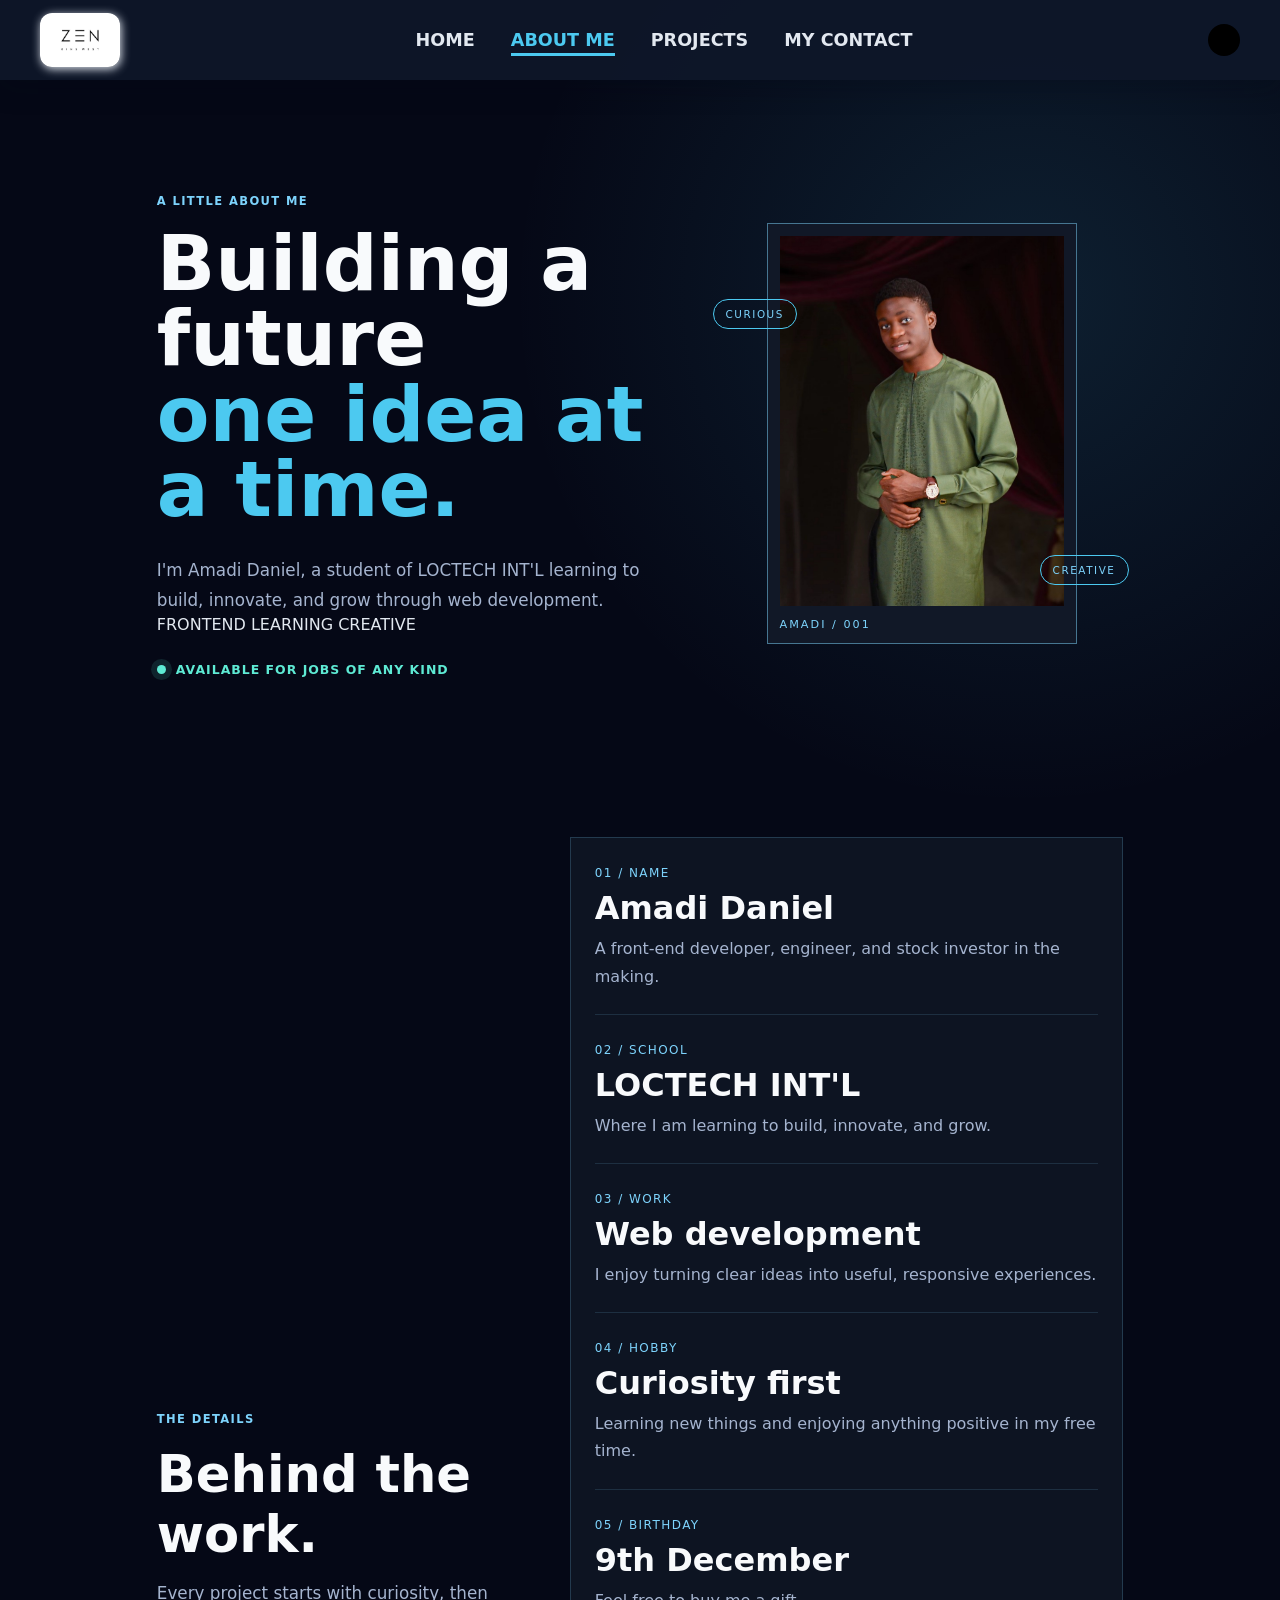
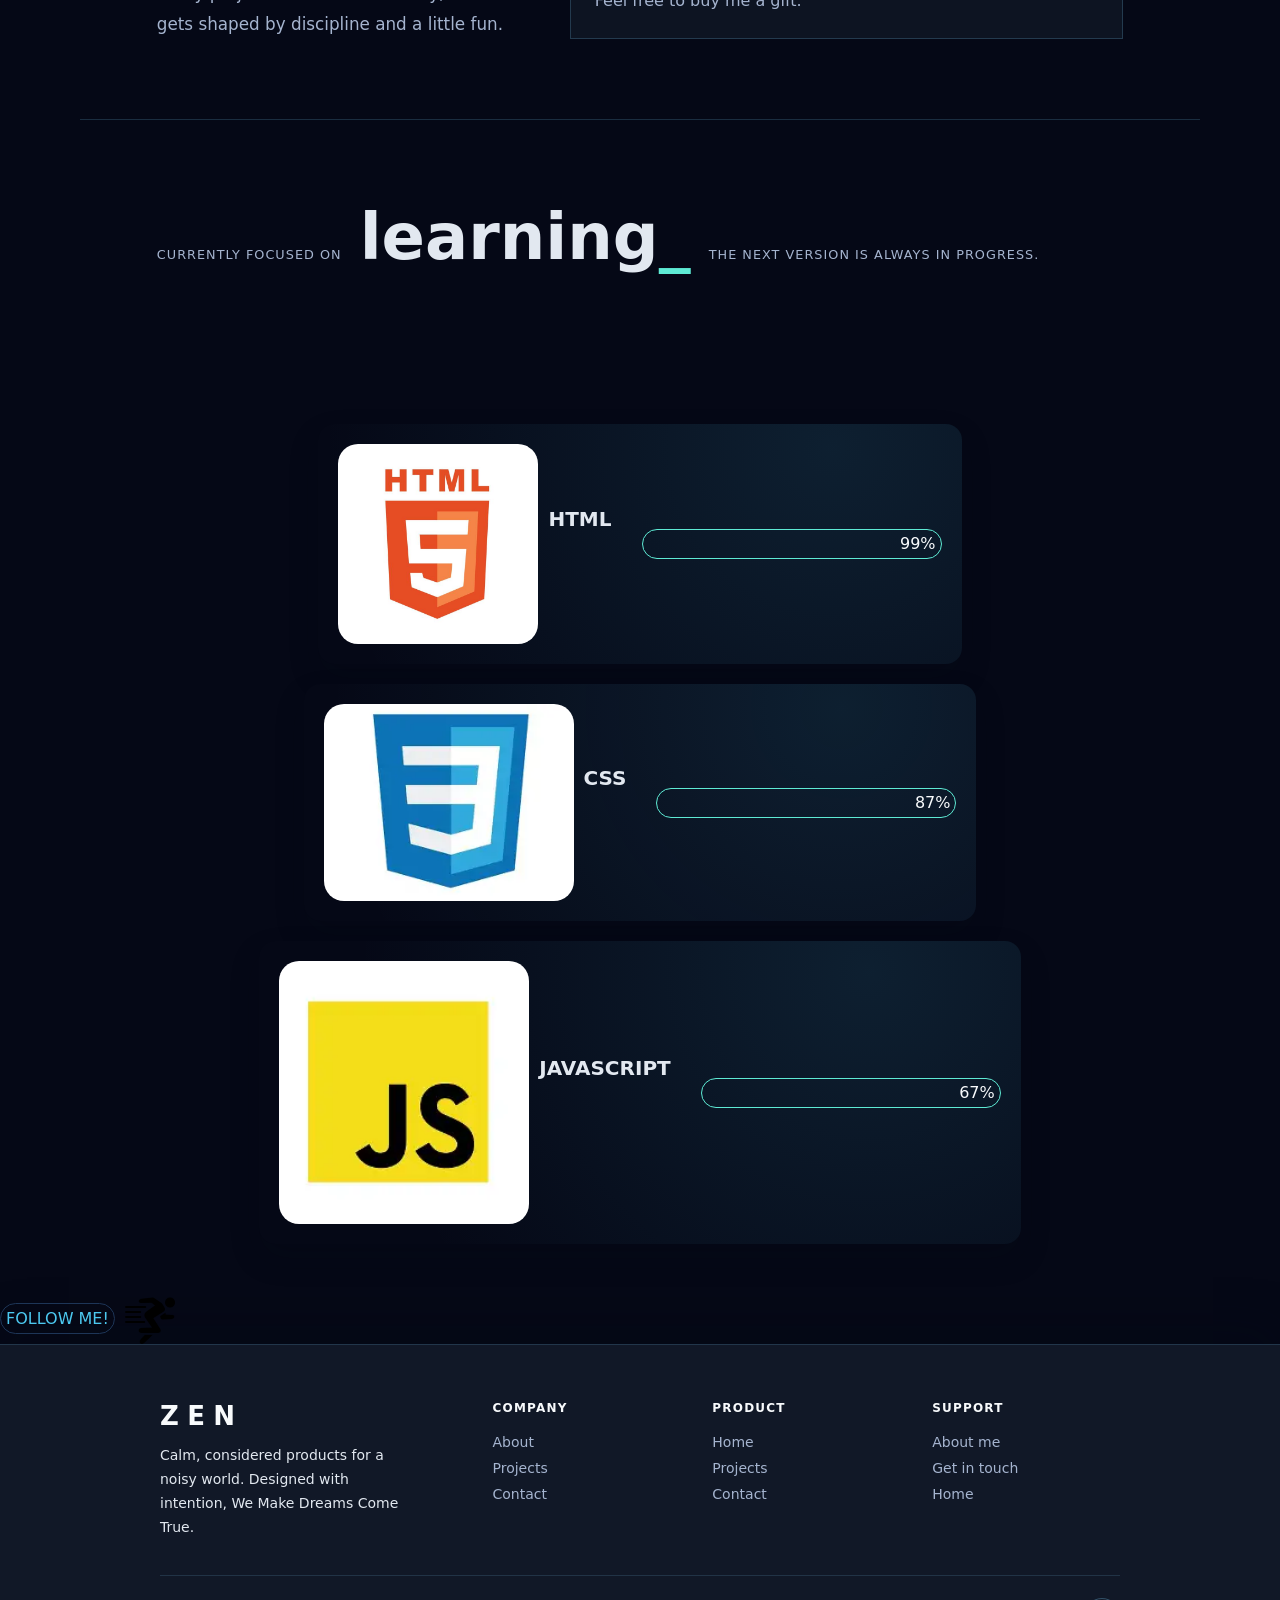
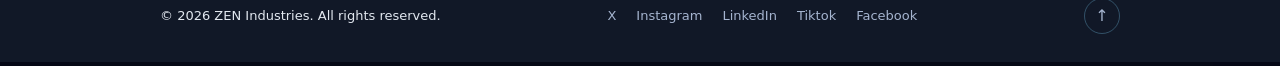
==== ab.html @ 479bd7b4 "first commit" ====
<!DOCTYPE html>
<html lang="en">
<head>
    <meta charset="UTF-8">
    <meta name="viewport" content="width=device-width, initial-scale=1.0">
    <title>ABOUT ME</title>
    <link rel="stylesheet" href="style.css">
    <link rel="icon" href="imgss/b4aebb2824b0eca03cbe8c6902d5b0b7.jpg" type="image/x-icon">
</head>
<body id="top">
    <nav>
        <div class="fnav"><a href="index.html"><img src="imgss/b4aebb2824b0eca03cbe8c6902d5b0b7.jpg" alt="Home" width="80"></a></div>
        <div class="snav">
            <div class="down">
                <div class="navs"><a href="index.html">HOME</a></div>
                <div class="navs"><a href="ab.html">ABOUT ME</a></div>
                <div class="navs"><a href="proj.html">PROJECTS</a></div>
                <div class="navs"><a href="cont.html">MY CONTACT</a></div>
            </div>
        </div>
        <div class="tnav"><div class="moon" role="button" tabindex="0" aria-label="Switch to light mode" aria-pressed="false"></div></div>
        <button class="menu-toggle" type="button" aria-label="Open navigation" aria-expanded="false">
            <svg viewBox="0 0 24 24" aria-hidden="true" focusable="false">
                <path d="M3 6h18M3 12h18M3 18h18" />
            </svg>
        </button>
    </nav>

    <main class="about-page">
        <section class="about-hero">
            <div class="about-copy">
                <span class="eyebrow">A little about me</span>
                <h1>Building a future<br><em>one idea at a time.</em></h1>
                <p class="about-lede">I'm Amadi Daniel, a student of LOCTECH INT'L learning to build, innovate, and grow through web development.</p>
                <div class="about-tags" aria-label="Core strengths">
                    <span>FRONTEND</span>
                    <span>LEARNING</span>
                    <span>CREATIVE</span>
                </div>
                <div class="about-pulse"><span></span> Available for jobs of any kind</div>
            </div>
            <div class="portrait-wrap">
                <div class="portrait-ring"></div>
                <div class="portrait-card">
                    <img src="imgss/portfolio pic.jpg" alt="Portrait of Amadi Daniel">
                    <span class="portrait-label">AMADI / 001</span>
                </div>
                <span class="orbit orbit-one">CURIOUS</span>
                <span class="orbit orbit-two">CREATIVE</span>
            </div>
        </section>

        <section class="about-details" aria-label="Personal details">
            <div class="details-heading">
                <span class="eyebrow">The details</span>
                <h2>Behind the work.</h2>
                <p>Every project starts with curiosity, then gets shaped by discipline and a little fun.</p>
            </div>
            <div class="fact-panel">
                <div class="fact-display">
                    <span class="fact-kicker">01 / Name</span>
                    <strong>Amadi Daniel</strong>
                    <p>A front-end developer, engineer, and stock investor in the making.</p>
                </div>
                <div class="fact-display">
                    <span class="fact-kicker">02 / School</span>
                    <strong>LOCTECH INT'L</strong>
                    <p>Where I am learning to build, innovate, and grow.</p>
                </div>
                <div class="fact-display">
                    <span class="fact-kicker">03 / Work</span>
                    <strong>Web development</strong>
                    <p>I enjoy turning clear ideas into useful, responsive experiences.</p>
                </div>
                <div class="fact-display">
                    <span class="fact-kicker">04 / Hobby</span>
                    <strong>Curiosity first</strong>
                    <p>Learning new things and enjoying anything positive in my free time.</p>
                </div>
                <div class="fact-display">
                    <span class="fact-kicker">05 / Birthday</span>
                    <strong>9th December</strong>
                    <p>Feel free to buy me a gift.</p>
                </div>
            </div>
        </section>

        <section class="focus-strip" aria-label="Current focus">
            <span class="focus-label">Currently focused on</span>
            <div class="focus-word"><span>learning</span><span class="cursor">_</span></div>
            <span class="focus-note">The next version is always in progress.</span>
        </section>
        <section id="kill">
            <div class="langs"><img src="imgss/html5-emblem-orange-shield-and-white-text-vector.jpg" alt="html" width="200"> <p>HTML</p>
            <div class="hercent">99%</div></div>
            <div class="langs"><img src="imgss/download.webp" alt="css" width="250"><p>CSS</p>
            <div class="cercent">87%</div></div>
            <div class="langs"><img src="imgss/download (2).webp" alt="js" width="250"><p>JAVASCRIPT</p>
            <div class="jercent">67%</div></div>
        </section>
        <section id="run">
            <div class="runp"><a href="proj.html"><p>FOLLOW ME!</p><img src="imgss/icons8-exercise-50.png" alt="man"></a></div>
        </section>
    </main>
    <footer class="zen-footer">
    <div class="zen-inner">

      <div class="zen-top">
        <div>
          <div class="zen-logo">ZEN</div>
          <p class="zen-tag">Calm, considered products for a noisy world. Designed with intention, We Make Dreams Come True.</p>
        </div>
        <div class="zen-col">
          <h4>Company</h4>
          <a href="ab.html">About</a>
          <a href="proj.html">Projects</a>
          <a href="cont.html">Contact</a>
        </div>
        <div class="zen-col">
          <h4>Product</h4>
          <a href="index.html">Home</a>
          <a href="proj.html">Projects</a>
          <a href="cont.html">Contact</a>
        </div>
        <div class="zen-col">
          <h4>Support</h4>
          <a href="ab.html">About me</a>
          <a href="cont.html">Get in touch</a>
          <a href="index.html">Home</a>
        </div>
      </div>

      <div class="zen-bottom">
        <span>&copy; 2026 ZEN Industries. All rights reserved.</span>
        <div class="zen-social">
          <a href="#">X</a>
          <a href="#">Instagram</a>
          <a href="#">LinkedIn</a>
          <a href="#">Tiktok</a>
          <a href="#">Facebook</a>
        </div>
        <a href="#top" class="zen-top-btn" title="Back to top">&uarr;</a>
      </div>

    </div>
  </footer>
  <hr>
    <script src="ZEN.js"></script>
</body>
</html>
---- style.css ----
:root {
    --bg-deep: #050816;
    --bg-mid: #0f172a;
    --bg-panel: #111827;
    --bg-soft: #1d3557;
    --accent-1: #4cc9f0;
    --accent-2: #7dd3fc;
    --accent-3: #5eead4;
    --text-main: #e2e8f0;
    --text-soft: #a5b4cf;
    --white: #f8fafc;
}

body.light-mode {
    --bg-deep: #0f172a;
    --bg-mid: #1d3557;
    --bg-panel: #ffffff;
    --bg-soft: #b8d2d8;
    --text-main: #050816;
    --text-soft: #050816;
    --white: #050816;
}

body.light-mode .hero video {
    opacity: 0.28;
}

body.light-mode .hero {
    background: var(--bg-deep);
}

*{
    box-sizing: border-box;
    padding: 0;
    margin: 0;
    font-family:'Inter', system-ui, -apple-system, BlinkMacSystemFont, 'Segoe UI', Roboto, Oxygen, Ubuntu, Cantarell, 'Open Sans', 'Helvetica Neue', sans-serif;
    user-select: none;
    color: var(--text-main);
}
body{
    overflow-x: hidden;
    background: var(--bg-deep);
}

main {
    animation: eased 0.9s ease-out;
}

.about-body {
    animation: none;
}

@keyframes eased {
    from {
        opacity: 0;
        transform: translateY(-20px);
    }
    to {
        opacity: 1;
        transform: translateY(0);
    }
}
html{
    scroll-behavior: smooth;
    -webkit-font-smoothing: antialiased;
    -moz-osx-font-smoothing: grayscale;
    text-rendering: optimizeLegibility;
    scrollbar-width: thin;
    scrollbar-color: var(--accent-1) var(--bg-mid);
}

::-webkit-scrollbar{
    width: 8px;
}

::-webkit-scrollbar-track{
    background: var(--bg-mid);
}

::-webkit-scrollbar-thumb{
    background: linear-gradient(var(--accent-1), var(--accent-3));
    border: 2px solid var(--bg-mid);
    border-radius: 999px;
}

::-webkit-scrollbar-thumb:hover{
    background: linear-gradient(var(--accent-2), var(--accent-1));
}
nav{
    position: fixed;
    top: 0;
    z-index: 1000;
    width: 100%;
    height: 80px;
    border: none;
    display: flex;
    align-items: center;
    justify-content: center;
    background: rgba(15, 23, 42, 0.92);
    box-shadow: 0 8px 24px rgba(4, 10, 22, 0.28);
    overflow-x: hidden;
    padding: 10px 40px;
}
.fnav{
    left: 40px;
    padding: 0;
    cursor: pointer;
}
.fnav img{
    cursor: pointer;
    border-radius: 12px;
    display: block;
    cursor: pointer;
    box-shadow: 1px 2px 10px ;
    transition: box-shadow 0.25s ease, transform 0.25s ease;
}
.fnav img:hover{
    box-shadow: 0 10px 24px rgba(76, 201, 240, 0.28);
    transform: translateY(-2px);
}
.snav{
    position: relative;
    width: 100%;
}
.down{
    position: static;
    display: flex;
    align-items: center;
    justify-content: center;
    gap: 8px;
    margin: 0;
}
.navs a{
    position: relative;
    text-decoration: none;
    color: var(--text-main);
    font-size: 1.1rem;
    font-weight: 700;
    transition: color 0.2s ease-in;
}
.navs a::after{
    background: var(--accent-1);
    content: "";
    height: 3px;
    left: 0;
    position: absolute;
    bottom: -6px;
    transform: scaleX(0);
    transform-origin: left center;
    transition: transform 0.35s ease-out;
    width: 100%;
}

.navs{
    cursor: pointer;
    padding: 10px 14px;
    border-radius: 6px;
    transition: background-color 0.25s ease, box-shadow 0.25s ease, transform 0.25s ease;
}
.navs:hover{
    background-color: rgba(76, 201, 240, 0.2);
    box-shadow: 0 8px 18px rgba(4, 10, 22, 0.2);
    transform: translateY(-2px);
}
.navs:hover a{
    color: var(--white);
}
.navs:hover a::after{
    transform: scaleX(1);
}
.navs a.is-current{
    color: var(--accent-1);
}
.navs a.is-current::after{
    transform: scaleX(1);
}
.moon{
    cursor: pointer;
    background: black;
    width: 32px;
    height: 32px;
    border-radius: 50%;
    overflow: hidden;
    position: relative;
}
.moon::before{
    content: "";
    background-color: #ffff;
    position: absolute;
    display: block;
    height: 100%;
    width: 100%;
    border-radius: 50%;
    left: -22px;
    opacity: 0;
    top: 0;
    transform: scale(0.75);
    transition: opacity 0.25s ease, transform 0.55s ease;
   
}
.moon:hover::before{
    opacity: 1;
    transform: translateX(14px) scale(1);
}

.menu-toggle {
    display: none;
    align-items: center;
    justify-content: center;
    width: 40px;
    height: 40px;
    padding: 8px;
    border: 1px solid rgba(125, 211, 252, 0.35);
    border-radius: 6px;
    background: rgba(15, 23, 42, 0.75);
    color: var(--white);
    cursor: pointer;
}

.menu-toggle svg {
    width: 24px;
    height: 24px;
    fill: none;
    stroke: currentColor;
    stroke-linecap: round;
    stroke-width: 2;
}

@media (max-width: 1024px) {
    .snav {
        max-height: 0;
        opacity: 0;
        overflow: hidden;
        pointer-events: none;
        transform: translateY(-14px);
        transition: max-height 0.4s ease, opacity 0.3s ease, transform 0.4s ease;
    }

    .menu-toggle {
        display: inline-flex;
        position: absolute;
        right: 20px;
    }

    .tnav + .menu-toggle {
        right: 52px;
    }

    nav.nav-open .snav {
        position: absolute;
        top: 100%;
        left: 0;
        max-height: 320px;
        width: 100%;
        padding: 12px 20px;
        opacity: 1;
        pointer-events: auto;
        transform: translateY(0);
        border: 1px solid rgba(125, 211, 252, 0.35);
        border-top: 0;
        border-radius: 0 0 14px 14px;
        background: radial-gradient(circle at 50% 0%, rgba(76, 201, 240, 0.18), transparent 22rem), rgba(15, 23, 42, 0.72);
        box-shadow: 0 12px 24px rgba(4, 10, 22, 0.28);
        backdrop-filter: blur(12px);
    }

    nav.nav-open .down {
        flex-direction: column;
        gap: 4px;
    }

    nav.nav-open .navs {
        width: 100%;
        text-align: center;
    }
}

@media (max-width: 760px) {
    nav {
        height: 54px;
        padding: 6px;
    }

    .fnav {
        left: 6px;
        position: absolute;
    }

    .fnav img {
        width: 42px;
    }

    .snav {
        padding: 0 42px;
    }

    .down {
        gap: 0;
        justify-content: center;
    }

    .navs {
        padding: 8px 4px;
    }

    .navs a {
        font-size: 0.62rem;
        white-space: nowrap;
    }

    .tnav {
        position: absolute;
        right: 6px;
    }

    .moon {
        height: 28px;
        width: 28px;
    }
}

.hero {
    height: 100vh;
    min-height: 620px;
  overflow: hidden;
  display: flex;
  align-items: center;
  justify-content: center;
    background: transparent;
    position: sticky;
    top: 0;
    z-index: 0;
}


.hero video {
  position: absolute;
  width: 100%;
  height: 100%;
  object-fit: cover;     
  filter: brightness(0.45) contrast(1.1);
}

.overlay {
  position: relative;     
  z-index: 1;
  text-align: center;
    background: transparent;
  color: var(--white);
  text-shadow: 0 0 20px rgba(76, 201, 240, 0.3);
  max-width: 880px;
  padding: 0 20px;
}

.hero-badge {
    display: inline-flex;
    align-items: center;
    justify-content: center;
    background: rgba(76, 201, 240, 0.12);
    border: 1px solid rgba(125, 211, 252, 0.4);
    border-radius: 999px;
    color: var(--white);
    font-size: 0.72rem;
    font-weight: 700;
    letter-spacing: 0.3em;
    padding: 10px 18px;
    text-transform: uppercase;
    margin-bottom: 24px;
}

.overlay h1 {
  font-size: 10rem;
  font-weight: 800;
  letter-spacing: 0.1em;
  margin: 0;
    background: transparent;
  color: var(--white);
}

.hero-role {
    font-size: 1.35rem !important;
    letter-spacing: 0.12em;
    margin-top: 12px !important;
    text-transform: uppercase;
    color: var(--accent-2) !important;
    font-weight: 700;
}

.hero-tagline {
  font-size: 1.25em;
  margin-top: 20px;
    background: transparent;
  color: var(--text-main);
  max-width: 700px;
  margin-left: auto;
  margin-right: auto;
}

.hero-tech {
    display: flex;
    justify-content: center;
    flex-wrap: wrap;
    gap: 12px;
    margin-top: 28px;
    animation: techFloat 5s ease-in-out infinite alternate;
}

.hero-tech span {
    background: rgba(15, 23, 42, 0.52);
    border: 1px solid rgba(125, 211, 252, 0.22);
    border-radius: 999px;
    color: var(--white);
    font-size: 0.72rem;
    font-weight: 700;
    letter-spacing: 0.08em;
    padding: 10px 14px;
    text-transform: uppercase;
    backdrop-filter: blur(8px);
    box-shadow: 0 10px 22px rgba(4, 10, 22, 0.2);
    transition: transform 0.25s ease, border-color 0.25s ease;
}

.hero-tech span:hover {
    transform: translateY(-4px) scale(1.02);
    border-color: rgba(125, 211, 252, 0.5);
}

.hero-actions {
    display: flex;
    justify-content: center;
    gap: 18px;
    margin-top: 34px;
    flex-wrap: wrap;
}

.hero-actions a {
    display: inline-flex;
    align-items: center;
    justify-content: center;
    min-width: 170px;
    padding: 14px 24px;
    border-radius: 999px;
    text-decoration: none;
    font-weight: 700;
    letter-spacing: 0.05em;
    text-transform: uppercase;
    transition: transform 0.25s ease, box-shadow 0.25s ease, background 0.25s ease;
}

.primary-btn {
    background: linear-gradient(135deg, var(--accent-1), var(--accent-3));
    color: var(--bg-deep);
    box-shadow: 0 18px 35px rgba(76, 201, 240, 0.22);
}

.secondary-btn {
    background: rgba(15, 23, 42, 0.5);
    border: 1px solid rgba(125, 211, 252, 0.35);
    color: var(--white);
}

.hero-actions a:hover {
    transform: translateY(-3px);
}

.highlights {
    background: var(--bg-deep);
    border-radius: 12px 12px 0;
    padding: 90px 6% 30px;
    position: sticky;
    top: 0;
    z-index: 1;
    margin-bottom: 70px;
}

.highlights-inner {
    max-width: 1180px;
    margin: 0 auto;
    background: rgba(15, 23, 42, 0.82);
    border: 1px solid rgba(125, 211, 252, 0.12);
    border-radius: 28px;
    box-shadow: 0 18px 50px rgba(4, 10, 22, 0.28);
    padding: 48px 36px 36px;
}

.highlight-intro {
    text-align: center;
    max-width: 760px;
    margin: 0 auto 36px;
}

.eyebrow {
    display: inline-block;
    color: var(--accent-2);
    font-weight: 700;
    letter-spacing: 0.12em;
    text-transform: uppercase;
    font-size: 0.72rem;
    margin-bottom: 18px;
}

.highlight-intro h2 {
    color: var(--white);
    font-size: clamp(2rem, 3vw, 3.2rem);
    line-height: 1.15;
    margin-bottom: 14px;
}

.highlight-intro p {
    color: var(--text-soft);
    line-height: 1.8;
    font-size: 1.03rem;
}

.stats-grid {
    display: grid;
    grid-template-columns: repeat(3, minmax(0, 1fr));
    gap: 18px;
    margin-bottom: 28px;
}

.stat-box {
    background: rgba(17, 24, 39, 0.9);
    border: 1px solid rgba(125, 211, 252, 0.12);
    border-radius: 18px;
    padding: 26px 18px;
    text-align: center;
}

.number {
    display: block;
    color: var(--white);
    font-size: clamp(2rem, 3vw, 3rem);
    font-weight: 800;
    margin-bottom: 10px;
}

.label {
    color: var(--text-soft);
    font-size: 0.96rem;
    letter-spacing: 0.04em;
    text-transform: uppercase;
}

.services-grid {
    display: grid;
    grid-template-columns: repeat(3, minmax(0, 1fr));
    gap: 18px;
}

.service-box {
    background: linear-gradient(180deg, rgba(17, 24, 39, 0.85), rgba(17, 24, 39, 0.62));
    border: 1px solid rgba(125, 211, 252, 0.12);
    border-radius: 18px;
    padding: 26px 22px;
    transition: transform 0.25s ease, border-color 0.25s ease;
}

.service-box:hover {
    transform: translateY(-6px);
    border-color: rgba(125, 211, 252, 0.35);
}

.service-box h3 {
    color: var(--white);
    font-size: 1.3rem;
    margin-bottom: 10px;
}

.service-box p {
    color: var(--text-soft);
    line-height: 1.7;
}

#me {
    background: var(--bg-mid);
    border-radius: 34px 34px 0 0;
    box-shadow: 0 -24px 55px rgba(5, 8, 22, 0.42);
    margin-top: -90px;
    padding: 100px 6%;
    position: relative;
    z-index: 1;
}

#me .section {
    align-items: center;
    background: rgba(17, 24, 39, 0.92);
    border: 1px solid rgba(125, 211, 252, 0.18);
    border-radius: 18px;
    box-shadow: 0 18px 45px rgba(4, 10, 22, 0.35);
    display: grid;
    gap: 60px;
    grid-template-columns: minmax(0, 1.2fr) minmax(260px, 0.8fr);
    margin: 0 auto;
    max-width: 1100px;
    overflow: visible;
    padding: 60px;
}

#me .writeup,
#me .imgborder,
#me .img {
    background: transparent;
}

#me .writeup {
    animation: aboutTextIn 0.8s ease-out both;
    overflow: visible;
}

#me .writeup h1 {
    background: transparent;
    color: var(--white);
    font-size: clamp(2rem, 4vw, 4rem);
    line-height: 1.08;
    margin-bottom: 24px;
    overflow: visible;
}

#me .writeup p {
    background: transparent;
    color: var(--text-soft);
    font-size: 1.05rem;
    line-height: 1.9;
    max-width: 650px;
}

#me .imgborder {
    animation: aboutImageIn 0.8s 0.15s ease-out both;
    border: 1px solid var(--accent-1);
    border-radius: 50%;
    justify-self: center;
    padding: 12px;
    transform: rotate(3deg);
    transition: box-shadow 0.35s ease, transform 0.35s ease;
    cursor: pointer;
}

#me .imgborder:hover {
    box-shadow: 0 10px 20px rgba(76, 201, 240, 0.22);
    transform: rotate(-9deg) translateY(-8px);
}

#me .img img {
    background: transparent;
    border-radius: 50%;
    display: block;
    max-width: 100%;
    object-fit: cover;
}

@keyframes aboutTextIn {
    from { opacity: 0; transform: translateX(-28px); }
    to { opacity: 1; transform: translateX(0); }
}

@keyframes aboutImageIn {
    from { opacity: 0; transform: translateX(28px) rotate(3deg); }
    to { opacity: 1; transform: translateX(0) rotate(3deg); }
}

@keyframes techFloat {
    0% { transform: translateY(0px); }
    100% { transform: translateY(-8px); }
}

@media (max-width: 760px) {
    #me { padding: 70px 5%; }

    #me .section {
        gap: 42px;
        grid-template-columns: 1fr;
        padding: 35px 24px 45px;
    }

    #me .imgborder { order: -1; }
}

@media (prefers-reduced-motion: reduce) {
    #me .writeup,
    #me .imgborder { animation: none; }
}

#services{
    position: relative;
    z-index: 1;
    background: var(--bg-mid);
    padding: 100px 6%;
    display: grid;
    place-items: center;
}
.stack{
    display: block;
    position: relative;
    width: 580px;
    height: 640px;

}
.card{
    position: absolute;
    top: 0;
    left: 0;
    width: 580px;
    height: 600px;
    border-radius: 22px;
    cursor: pointer;
    padding: 42px;
    display: flex;
    flex-direction: column;
    justify-content: center;
    gap: 18px;
    transition: transform 0.55s cubic-bezier(0.22, 1, 0.36, 1), box-shadow 0.35s ease, border 0.35s ease;
    border: 1px solid rgba(255,255,255,0.18);
    box-shadow: inset 0 1px 0 rgba(255,255,255,0.18);
}
.card h1 {
    font-size: clamp(1.8rem, 2vw, 2.6rem);
    margin: 0;
    color: white;
}
.card p {
    color: rgba(255,255,255,0.8);
    line-height: 1.8;
    max-width: 420px;
    font-size: 1rem;
}
.card-icon {
    width: 64px;
    height: 64px;
    display: grid;
    place-items: center;
    border-radius: 16px;
    background: rgba(255,255,255,0.12);
    box-shadow: inset 0 0 0 1px rgba(255,255,255,0.12);
}
.card-icon svg {
    width: 32px;
    height: 32px;
    fill: white;
}
.c1{
    background: linear-gradient(135deg, #ff6a00, #ff2d95);
    transform: rotate(-6deg);
    z-index: 1;
}
.c2{
     background: linear-gradient(135deg, #00c9ff, #92fe9d);
     transform: rotate(0deg);
     z-index: 2;
}

.c3{
     background: linear-gradient(135deg, #6a00ff, #00c9ff);
     transform: rotate(6deg);
    z-index: 3; 
}
.stack:hover .c1{
    transform: translate(-140px, -30px) rotate(-18deg);
}
.stack:hover .c2{
    transform: translate(0px, -65px) rotate(0deg);

}
.stack:hover .c3{
    transform: translate(140px, -30px) rotate(18deg);

}
.stack:hover .card:hover {
    box-shadow: 0 28px 55px rgba(0, 0, 0, 0.35);
    z-index: 10;
}
.stack:hover .c1:hover {
    transform: translate(-140px, -115px) rotate(-12deg) scale(1.04);
}
.stack:hover .c2:hover {
    transform: translate(0, -145px) rotate(0deg) scale(1.04);
}
.stack:hover .c3:hover {
    transform: translate(140px, -115px) rotate(12deg) scale(1.04);

}
.space{
    padding: 0 0 250px;
}

@media (max-width: 700px) {
    .stack {
        height: 500px;
        width: min(90vw, 380px);
    }

    .card {
        height: 460px;
        width: min(90vw, 380px);
        padding: 28px;
    }

    .stack:hover .c1 { transform: translate(-24px, -20px) rotate(-10deg); }
    .stack:hover .c2 { transform: translate(0, -38px) rotate(0deg); }
    .stack:hover .c3 { transform: translate(24px, -20px) rotate(10deg); }
    .stack:hover .c1:hover { transform: translate(-24px, -90px) rotate(-7deg) scale(1.03); }
    .stack:hover .c2:hover { transform: translate(0, -110px) rotate(0deg) scale(1.03); }
    .stack:hover .c3:hover { transform: translate(24px, -90px) rotate(7deg) scale(1.03); }
}
hr{
    background: transparent;
    border: 0;
    height: 4px;
    margin: 0;
    position: relative;
    width: 100%;
    z-index: -1;
}
#work{
    background: var(--bg-mid);
    border-top: 1px solid rgba(125, 211, 252, 0.12);
    min-height: 320px;
    padding: 100px 6%;
    position: relative;
    z-index: 2;
    display: grid;
    grid-template-columns: 1fr;
    gap: 0;
}
.prow{
    border-bottom: 1px solid rgba(125, 211, 252, 0.2);
    color: var(--text-soft);
    display: flex;
    align-items: center;
    justify-content: space-between;
    gap: 40px;
    margin: 0 auto;
    max-width: 1100px;
    padding: 28px 0;
    transition: border-color 0.3s ease, padding 0.3s ease;
    width: 100%;
}
.prow:first-child {
    border-top: 1px solid rgba(125, 211, 252, 0.2);
}
.prow:hover {
    border-color: var(--accent-1);
    padding-left: 12px;
    padding-right: 12px;
}
.prow p,
.prow {
    font-size: clamp(1.2rem, 2vw, 1.7rem);
}
.prow a {
    text-decoration: none;
    align-items: center;
    border: 1px solid var(--accent-1);
    color: var(--white);
    display: inline-flex;
    font-size: 0.78rem;
    font-weight: 700;
    letter-spacing: 0.08em;
    padding: 12px 18px;
    position: relative;
    text-transform: uppercase;
    transition: background-color 0.3s ease, box-shadow 0.3s ease, color 0.3s ease, transform 0.3s ease;
}
.prow a::after {
    color: var(--accent-1);
    content: "→";
    font-size: 1.1rem;
    margin-left: 12px;
    transition: transform 0.3s ease;
}
.prow a:hover {
    background: var(--accent-1);
    box-shadow: 0 10px 24px rgba(76, 201, 240, 0.2);
    color: var(--bg-deep);
    transform: translateY(-3px);
}
.prow a:hover::after {
    color: var(--bg-deep);
    transform: translateX(5px);
}
.wond {
    animation: workButtonBrake 1.15s cubic-bezier(0.22, 1, 0.36, 1) both;
}
.prow:nth-child(2) .wond {
    animation-delay: 0.1s;
}

@keyframes workButtonBrake {
    0% { opacity: 0; transform: translateX(100vw); }
    68% { opacity: 1; transform: translateX(-16px); }
    84% { transform: translateX(7px); }
    100% { opacity: 1; transform: translateX(0); }
}

@media (max-width: 600px) {
    #work {
        padding: 70px 6%;
    }

    .prow {
        align-items: flex-start;
        flex-direction: column;
        gap: 18px;
    }
}

@media (prefers-reduced-motion: reduce) {
    .wond {
        animation: none;
    }
}

.zen-footer {
     background: var(--bg-panel);
     border-top: 1px solid rgba(125, 211, 252, 0.16);
     box-shadow: 0 -18px 45px rgba(4, 10, 22, 0.22);
     color: var(--text-soft);
    padding: 56px 32px 28px;
  }

  .zen-inner {
    max-width: 960px;
    margin: 0 auto;
  }

  .zen-top {
    display: grid;
    grid-template-columns: 1.6fr 1fr 1fr 1fr;
    gap: 32px;
    padding-bottom: 36px;
    border-bottom: 1px solid rgba(125, 211, 252, 0.14);
  }

  .zen-logo {
    font-size: 26px;
    font-weight: 700;
    letter-spacing: .32em;
    color: var(--white);
    margin-bottom: 12px;
    animation: zenGlow 2s ease-in-out infinite alternate;
  }
  @keyframes zenGlow {
    from { text-shadow: 0 0 6px rgba(255,255,255,.12); }
    to   { text-shadow: 0 0 18px rgba(255,255,255,.38); }
  }
  .zen-tag { font-size: 14px; line-height: 24px; max-width: 240px; }

  .zen-col h4 {
    font-size: 12px; font-weight: 600; letter-spacing: .1em;
    text-transform: uppercase;
    color: var(--white);
    margin-bottom: 14px;
  }
  .zen-col a {
    display: block;
    font-size: 14px; line-height: 26px;
    color: var(--text-soft);
    text-decoration: none;
    width: fit-content;
    position: relative;
    transition: color .2s ease;
  }
  .zen-col a::after {
    content: "";
    position: absolute;
    left: 0; bottom: 2px;
    width: 100%; height: 1px;
    background: var(--accent-1);
    transform: scaleX(0);
    transform-origin: right;
    transition: transform .25s ease;
  }
    .zen-col a:hover { color: var(--accent-1); }
  .zen-col a:hover::after { transform: scaleX(1); transform-origin: left; }

  .zen-bottom {
    display: flex;
    justify-content: space-between;
    align-items: center;
    padding-top: 22px;
    font-size: 13px;
    color: var(--text-soft);
  }
  .zen-social { display: flex; gap: 20px; }
  .zen-social a {
    color: var(--text-soft);
    text-decoration: none;
    font-size: 13px;
    transition: color .2s ease, transform .2s ease;
    display: inline-block;
  }
    .zen-social a:hover { color: var(--accent-1); transform: translateY(-2px); }


  .zen-top-btn {
    width: 36px; height: 36px;
    border-radius: 50%;
    border: 1px solid rgba(125, 211, 252, 0.3);
    display: grid; place-items: center;
    color: var(--text-soft);
    text-decoration: none;
    font-size: 16px;
    transition: border-color .2s ease, color .2s ease, transform .2s ease;
  }
    .zen-top-btn:hover { border-color: var(--accent-1); color: var(--accent-1); transform: translateY(-3px); }

  @media (max-width: 720px) {
    .zen-top { grid-template-columns: 1fr 1fr; gap: 28px; }
    .zen-bottom { flex-direction: column; gap: 14px; }
  }
#party{
    margin-top: 100px;
    padding: 50px 5%;
    display: flex;
    align-items: center;
    justify-content: space-between;
}
.detail{
    line-height: 2.5rem;

}
.range{    display: flex;
    align-items: center;
    gap: 5px;
    padding: 0 0 15px;
}
.range p{
    border: 1px solid var(--accent-2);
    padding: 8px;
    border-radius: 20px;
    cursor: pointer;
    position: relative;
    overflow: hidden;
    transition: color 0.3s ease-in, box-shadow 0.5s ease-in-out;
}
.range p::before{
    content: "";
    position: absolute;
    inset: 0;
    background-repeat: no-repeat;
    position: absolute;
    background-color: var(--accent-2);
    transform-origin: left;
    transform: scaleX(0);
    z-index: -1;
    border: none;
    transition: transform 0.3s ease-in;
}
.range p:hover::before{
    transform: scaleX(1);
   
}
.range p:hover{
     color: var(--bg-mid);
     box-shadow: 1px 3px 17px var(--accent-2);
}

.range p::after{
    content: "";
}
.alien{
    height: 1px;
    width: 300px;
    background-color: var(--bg-soft);
}
.cover{
    border: 2px solid var(--bg-soft);
    padding: 5px;
    border-radius: 50%;
    transition: all 0.2s ease-in;
}
.cover img{
    object-fit: cover;
    border-radius: 50%;
}
.cover:hover{
    cursor: pointer;
    box-shadow: 3px 6px 20px var(--bg-soft);
}
article{
    display: grid;
    grid-template-columns: 1fr;
    padding: 0 90px;
}
.artz{
    border:1px solid #7dd3fc66;
    background-color: rgba(76, 201, 240, 0.12);;
    border-radius: 20px;
    padding: 10px 10%;
    width: 500px;
   text-align: center;
   letter-spacing: 0.1em;
}

.about-page {
    background: radial-gradient(circle at 80% 10%, rgba(76, 201, 240, 0.12), transparent 32rem), var(--bg-deep);
    min-height: 100vh;
    padding-top: 110px;
}

.about-hero,
.about-details,
.focus-strip {
    margin: 0 auto;
    max-width: 1120px;
    padding: 80px 6%;
}

.about-hero {
    align-items: center;
    display: grid;
    gap: 70px;
    grid-template-columns: 1.1fr 0.9fr;
    min-height: 620px;
}

.about-copy h1 {
    color: var(--white);
    font-size: clamp(2.8rem, 6vw, 6rem);
    line-height: 0.98;
    margin-bottom: 28px;
}

.about-copy h1 em {
    color: var(--accent-1);
    font-style: normal;
}

.about-lede,
.details-heading p {
    color: var(--text-soft);
    font-size: 1.05rem;
    line-height: 1.8;
    max-width: 580px;
}

.about-pulse {
    align-items: center;
    color: var(--accent-3);
    display: flex;
    font-size: 0.78rem;
    font-weight: 700;
    gap: 10px;
    letter-spacing: 0.08em;
    margin-top: 28px;
    text-transform: uppercase;
}

.about-pulse span {
    background: var(--accent-3);
    border-radius: 50%;
    box-shadow: 0 0 0 6px rgba(94, 234, 212, 0.12);
    height: 9px;
    width: 9px;
}

.portrait-wrap {
    justify-self: center;
    position: relative;
}

.portrait-card {
    background: var(--bg-panel);
    border: 1px solid rgba(125, 211, 252, 0.5);
    padding: 12px;
    position: relative;
    width: min(72vw, 310px);
}

.portrait-card img {
    display: block;
    height: 370px;
    object-fit: cover;
    width: 100%;
}

.portrait-label {
    color: var(--accent-2);
    display: block;
    font-size: 0.7rem;
    letter-spacing: 0.18em;
    padding-top: 12px;
}

.orbit {
    border: 1px solid var(--accent-1);
    border-radius: 999px;
    color: var(--accent-2);
    font-size: 0.65rem;
    letter-spacing: 0.15em;
    padding: 8px 12px;
    position: absolute;
}

.orbit-one { left: -54px; top: 18%; 
cursor: pointer;}
.orbit-two { bottom: 14%; right: -52px;
cursor: pointer; }

.about-details {
    align-items: end;
    display: grid;
    gap: 44px;
    grid-template-columns: 0.8fr 1.2fr;
}

.details-heading h2 {
    color: var(--white);
    font-size: clamp(2rem, 4vw, 3.5rem);
    margin-bottom: 14px;
}

.fact-panel {
    background: rgba(17, 24, 39, 0.76);
    border: 1px solid rgba(125, 211, 252, 0.2);
    padding: 24px;
}

.fact-display { border-bottom: 1px solid rgba(125, 211, 252, 0.14); padding: 24px 0; 
cursor: pointer;}
.fact-display:first-child { padding-top: 0; }
.fact-display:last-child { border-bottom: 0; padding-bottom: 0; }
.fact-kicker { color: var(--accent-2); font-size: 0.75rem; letter-spacing: 0.12em; text-transform: uppercase; }
.fact-display strong { color: var(--white); display: block; font-size: clamp(1.35rem, 3vw, 2rem); margin: 8px 0; }
.fact-display p { color: var(--text-soft); line-height: 1.7; }

.focus-strip {
    align-items: baseline;
    border-top: 1px solid rgba(125, 211, 252, 0.18);
    display: flex;
    flex-wrap: wrap;
    gap: 18px;
    padding-bottom: 100px;
}

.focus-label,
.focus-note { color: var(--text-soft); font-size: 0.8rem; letter-spacing: 0.08em; text-transform: uppercase; }
.focus-word { color: var(--accent-1); font-size: clamp(2rem, 5vw, 4rem); font-weight: 800; }
.cursor { color: var(--accent-3); }

.projects-page {
    background: radial-gradient(circle at 85% 5%, rgba(76, 201, 240, 0.12), transparent 28rem), var(--bg-deep);
    min-height: 100vh;
    padding: 150px 6% 100px;
}

.projects-hero {
    margin: 0 auto 54px;
    max-width: 1120px;
}

.projects-hero h1 {
    color: var(--white);
    font-size: clamp(2.8rem, 7vw, 6.5rem);
    line-height: 0.98;
    max-width: 760px;
    margin-bottom: 24px;
}

.projects-intro {
    color: var(--text-soft);
    font-size: 1.05rem;
    line-height: 1.8;
    max-width: 560px;
}

.projects-grid {
    display: grid;
    gap: 26px;
    grid-template-columns: repeat(3, minmax(0, 1fr));
    margin: 0 auto;
    max-width: 1120px;
}

.project-card {
    background: var(--bg-panel);
    border: 1px solid rgba(125, 211, 252, 0.16);
    min-width: 0;
    animation: projectDrop 0.75s cubic-bezier(0.22, 1, 0.36, 1) both;
    box-shadow: 0 18px 35px rgba(4, 10, 22, 0.2);
    transition: border-color 0.3s ease, box-shadow 0.3s ease, transform 0.3s ease;
}

.project-card:nth-child(2) { animation-delay: 0.18s; }
.project-card:nth-child(3) { animation-delay: 0.36s; }

@keyframes projectDrop {
    from {
        opacity: 0;
        transform: translateY(-90px);
    }
    to {
        opacity: 1;
        transform: translateY(0);
    }
}

.project-card:hover {
    border-color: var(--accent-1);
    box-shadow: 0 26px 48px rgba(4, 10, 22, 0.34);
    transform: translateY(-8px);
}

.project-image {
    aspect-ratio: 16 / 10;
    background: linear-gradient(135deg, rgba(76, 201, 240, 0.18), rgba(94, 234, 212, 0.06));
    overflow: hidden;
    position: relative;
}

.project-image::after {
    background: linear-gradient(180deg, transparent 55%, rgba(5, 8, 22, 0.32));
    content: "";
    inset: 0;
    pointer-events: none;
    position: absolute;
}

.project-image img {
    display: block;
    height: 100%;
    object-fit: cover;
    transition: all 0.4s ease;
    width: 100%;
}

.project-card:hover .project-image img {
    transform: scale(1.04);
    border: none;
}

.project-content {
    padding: 25px 24px 28px;
}

.project-number {
    color: var(--accent-2);
    font-size: 0.72rem;
    font-weight: 700;
    letter-spacing: 0.12em;
    margin-bottom: 13px;
    text-transform: uppercase;
}

.project-content h2 {
    color: var(--white);
    font-size: 1.55rem;
    margin-bottom: 12px;
}

.project-content > p:not(.project-number) {
    color: var(--text-soft);
    line-height: 1.7;
    min-height: 82px;
}

.project-link {
    color: var(--accent-1);
    display: inline-flex;
    font-size: 0.82rem;
    font-weight: 700;
    gap: 10px;
    letter-spacing: 0.08em;
    margin-top: 22px;
    text-decoration: none;
    text-transform: uppercase;
}

.project-link span {
    transition: transform 0.25s ease;
}

.project-link:hover span {
    transform: translateX(5px);
}

.projects-footer {
    align-items: center;
    border-top: 1px solid rgba(125, 211, 252, 0.2);
    display: flex;
    gap: 28px;
    justify-content: space-between;
    margin: 90px auto 0;
    max-width: 1120px;
    padding-top: 28px;
}

.projects-footer p {
    color: var(--text-soft);
    font-size: clamp(1.3rem, 3vw, 2.2rem);
    font-weight: 700;
}

.contact-project-link {
    align-items: center;
    background: linear-gradient(135deg, var(--accent-1), var(--accent-3));
    color: var(--bg-deep);
    display: inline-flex;
    font-size: 0.78rem;
    font-weight: 800;
    gap: 12px;
    letter-spacing: 0.08em;
    padding: 15px 20px;
    text-decoration: none;
    text-transform: uppercase;
    transition: box-shadow 0.25s ease, transform 0.25s ease;
}

.contact-project-link:hover {
    box-shadow: 0 12px 28px rgba(76, 201, 240, 0.28);
    transform: translateY(-4px);
}

.contact-project-link span {
    transition: transform 0.25s ease;
}

.contact-project-link:hover span {
    transform: translateX(5px);
}

@media (max-width: 760px) {
    .projects-page { padding: 115px 5% 70px; }
    .projects-grid { grid-template-columns: 1fr; }
    .projects-hero { margin-bottom: 38px; }
    .project-content > p:not(.project-number) { min-height: 0; }
    .projects-footer { align-items: flex-start; flex-direction: column; margin-top: 64px; }
}

@media (prefers-reduced-motion: reduce) {
    .project-card { animation: none; }
}

@media (max-width: 760px) {
    .about-page { padding-top: 90px; }
    .about-hero,
    .about-details { grid-template-columns: 1fr; padding-top: 60px; }
    .about-hero { gap: 40px; }
    .portrait-wrap { margin: 20px auto 0; }
    .about-details { padding-bottom: 50px; }
    .focus-strip { padding-top: 50px; }
}
#kill{
    position: relative;
    z-index: 1;
    display: grid;
    place-items: center;
    gap: 20px;
    padding: 50px 5%;
    scroll-behavior: smooth;
}
.langs{
    position: sticky;
    top: 200px;
    display: flex;
    align-items: center;
    padding: 20px ;
    border: none;
    border-radius: 16px;
    cursor: pointer;
    background: radial-gradient(circle at 80% 10%, rgba(76, 201, 240, 0.12), transparent 32rem), var(--bg-deep);
    box-shadow: 0 14px 30px rgba(4, 10, 22, 0.2);
    transition: box-shadow 0.3s ease, transform 0.3s ease;
}
.langs:hover{
    box-shadow: 0 22px 40px rgba(4, 10, 22, 0.32);
    transform: translateY(-4px);
}
.langs:nth-child(1) { z-index: 2;
 }
.langs:nth-child(2) { z-index: 3; }
.langs:nth-child(3) { z-index: 4; }
.langs img{
    border-radius: 20px;
    background: transparent;
}

@supports (animation-timeline: view()) {
    .langs img {
        animation: moveUp linear both;
        animation-timeline: view();
        animation-range: entry 0% cover 35%;
    }

    .langs:nth-child(2) img { animation-range: entry 8% cover 43%; }
    .langs:nth-child(3) img { animation-range: entry 16% cover 51%; }
}
.langs p{
    list-style: none;
    line-height: 1.5rem;
     font-size: 20px;
     font-weight: 900;
     padding: 0px 30px 50px 10px;
}
.hercent,
.cercent,
.jercent{
    position: relative;
    height: 30px;
    border-radius: 999px;
    width: 300px;
    border: 1px solid var(--accent-3);
    display: flex;
    align-items: center;
    justify-content: flex-end;
    padding-right: 5px;
    overflow: hidden;
    color: var(--white);
    z-index: 0;
}
@keyframes moveUp {
    from{
        opacity: 0;
        transform: translateY(30px);
    }
    to{
        opacity: 1;
        transform: translateY(0);
    }
}
.hercent::before,
.cercent::before,
.jercent::before {
    content: "";
    position: absolute;
    background-color: var(--accent-2);
    inset: 0 auto 0 0;
    transform: scaleX(0);
    transform-origin: left;
    transition: transform 0.9s ease-out;
    z-index: -1;
}
.hercent::before { width: 99%; }
.cercent::before { width: 87%; }
.jercent::before { width: 67%; }
.langs:hover .hercent::before,
.langs:hover .cercent::before,
.langs:hover .jercent::before {
    transform: scaleX(1);
}
#run{
    overflow: hidden;
}
.runp{
    width: max-content;
    animation: run 5s linear infinite;
}
.runp p {
    padding: 5px;
    border: 1px solid var(--bg-soft);
    border-radius: 999px;
    text-decoration: none;
    color: var(--accent-1);
}
.runp a{
    display: flex;
    align-items: center;
    gap: 10px;
    text-decoration: none;
}
@keyframes run {
    0%{
       transform: translateX(0);
    }
    100%{
        transform: translateX(calc(100vw - 100%));
    }
}
.contt{
    width: 100%;
    position: relative;
    margin-top: 100px;
    padding: 30px 10% 300px;
    background: radial-gradient(circle at 80% 10%, rgba(76, 201, 240, 0.12), transparent 32rem), var(--bg-deep);
}

@media (max-width: 760px) {
    .contt {
        margin-top: 54px;
    }
}
.pun{
    line-height: 8rem;
}
.puh{
    font-weight: 800;
    font-size: 100px;
    color: var(--bg-soft);
    animation: enter 0.8s ease-out both;
}  
.mind{
    display: inline-block;
    font-size: 70px;
    font-weight: 500;
    color: var(--accent-2);
    animation: enter 0.8s  ease-out both;
    animation-delay: 0.5s;
}
@keyframes enter {
    from{
        opacity: 0;
        transform: translateX(-80px);
    }
    to{
        opacity: 1;
        transform: translateX(0);
    }
}
#form{
    position: relative;
    z-index: 2;
    margin-top: -220px;
    color: var(--text-soft);
    background: var(--bg-mid);
    border-radius: 20px 20px 0 0;
    padding: 50px 8%;
    display: block;
}
#form .mess{
    width: min(100%, 500px);
    margin: 0 auto;
    position: relative;
    z-index: 2;
    transition: transform 0.55s ease;
}
#form .mess > p{
    text-align: center;
}
#form form{
    border-radius: 4px;
    cursor: pointer;
    border: none;
    width: min(100%, 500px);
    margin: 0 auto;
    min-height: 330px;
    display: flex;
    flex-direction: column;
    gap: 18px;
    border: 1px solid var(--bg-soft);
    color: var(--text-soft);
    padding: 50px;
    background: radial-gradient(circle at 80% 30%, rgba(76, 201, 240, 0.12), transparent 28rem, var(--bg-mid));
}
#form input{
    width: 100%;
    box-sizing: border-box;
    border-radius: 8px;
    padding: 10px;
    border: none;
    color: var(--bg-soft);
    background: linear-gradient(135deg, var(--accent-1), var(--accent-3))
}
.mess p{
    font-weight: 700;
    line-height: 3rem;
}
.mess{
    display: flex;
    flex-direction: column;
}
#form .sidemess{
    display: flex;
    flex-direction: column;
    opacity: 0;
    pointer-events: none;
    position: absolute;
    right: -2%;
    top: 50%;
    transform: translate(80px, -50%);
    transition: opacity 0.35s ease, transform 0.55s ease;
    width: min(100%, 500px);
    min-height: 330px;
    padding: 22px;
    border: 1px solid rgba(125, 211, 252, 0.3);
    border-radius: 8px;
    background: radial-gradient(circle at 20% 0%, rgba(76, 201, 240, 0.12), transparent 18rem), rgba(5, 8, 22, 0.82);
    box-shadow: 0 18px 40px rgba(4, 10, 22, 0.3);
    z-index: 1;
}
#form .hovs{
    min-height: 430px;
    width: min(100%, 980px);
    margin: 0 auto;
    position: relative;
}
#form .hovs:hover .mess{
    transform: translateX(-300px);
}
#form .hovs:hover .sidemess{
    opacity: 1;
    pointer-events: auto;
    transform: translate(0, -50%);
}
#form .sidemess span{
    color: var(--accent-1);
    display: block;
    font-size: 0.7rem;
    font-weight: 800;
    letter-spacing: 0.14em;
    margin-bottom: 14px;
}
#form .sidemess textarea{
    background: rgba(15, 23, 42, 0.85);
    border: 1px solid rgba(165, 180, 207, 0.3);
    border-radius: 4px;
    box-sizing: border-box;
    color: var(--white);
    display: block;
    font: inherit;
    height: 150px;
    flex: 1;
    padding: 14px;
    resize: vertical;
    user-select: text;
    width: 100%;
}
#form .sidemess textarea::placeholder{
    color: rgba(165, 180, 207, 0.65);
}
#form .sidemess textarea:focus{
    border-color: var(--accent-1);
    box-shadow: 0 0 0 3px rgba(76, 201, 240, 0.12);
    outline: none;
}
#form .sidemess small{
    color: var(--text-soft);
    display: block;
    font-size: 0.7rem;
    line-height: 1.5;
    margin-top: 12px;
}
#form .topic-field{
    display: flex;
    flex-direction: column;
    gap: 0;
}
#form .topic-field label{
    line-height: 1;
    margin-bottom: 0;
}
#form select{
    background: var(--bg-soft);
    border: none;
    z-index: 0;
    padding: 10px;
    border-radius: 8px;
}
.select::before{
    content: "TOPIC";
    z-index: 1;
}
#form button{
    cursor: pointer;
    margin-top: auto;
    align-self: flex-start;
    display: flex;
    align-items: center;
    justify-content: center;
    gap: 8px;
    border:none;
    color: var(--bg-soft);
    padding: 10px;
    width: 123px;
    border-radius: 999px;
    transition: all 0.3s ease-in;
    border: 1px solid var(--bg-soft);
    background: var(--accent-2);
}
.send-icon{
    width: 16px;
    height: 16px;
    fill: currentColor;
    transition: transform 0.25s ease;
}
#form button:hover .send-icon{
    transform: translate(3px, -3px);
}
#form button:hover{
    background: rgba(76, 201, 240, 0.12);
    border: 1px solid var(--bg-soft);
    color: var(--accent-2);
}

#form input,
#form select {
    transition: box-shadow 0.25s ease, transform 0.25s ease;
}

#form input:focus,
#form select:focus {
    outline: none;
    box-shadow: 0 0 0 3px rgba(76, 201, 240, 0.16);
    transform: translateY(-1px);
}

@media (max-width: 760px) {
    #form {
        margin-top: -120px;
    }

    #form form {
        padding: 30px;
    }

    #form .topic-field,
    #form button {
        grid-column: 1;
    }
}

textarea{
    width: 300px;
    height: 300px;
}
@media (max-width: 760px) {
    #form .hovs {
        min-height: 0;
    }

    #form .sidemess {
        display: block;
    }
}

@media (max-width: 1024px) {
    #form .hovs {
        min-height: 0;
    }

    #form .mess {
        transform: none;
    }

    #form .hovs:hover .mess {
        transform: none;
    }

    #form .sidemess {
        opacity: 1;
        pointer-events: auto;
        position: relative;
        right: auto;
        top: auto;
        transform: none;
        width: min(100%, 500px);
        margin: 32px auto 0;
    }

    #form .hovs:hover .sidemess {
        transform: none;
    }
}

.mine {
    padding: 80px 8%;
    background: var(--bg-deep);
}

.arn {

    width: min(100%, 980px);
    margin: 0 auto;
    padding: 36px;
    border: 1px solid rgba(125, 211, 252, 0.25);
    border-radius: 16px;
    background: radial-gradient(circle at 90% 0%, rgba(76, 201, 240, 0.12), transparent 24rem), var(--bg-panel);
    box-shadow: 0 20px 45px rgba(4, 10, 22, 0.35), 0 0 0 1px rgba(76, 201, 240, 0.04);
}

.arn > p {
    margin-bottom: 22px;
    color: var(--accent-1);
    font-size: 0.8rem;
    font-weight: 800;
    letter-spacing: 0.14em;
}

.numss {
    cursor: pointer;
    display: grid;
    grid-template-columns: 1fr auto;
    align-items: center;
    gap: 24px;
    padding: 16px 0;
    border-top: 1px solid rgba(165, 180, 207, 0.16);
    transition: background-color 0.25s ease, box-shadow 0.25s ease, transform 0.25s ease;
}

.numss:hover {
    padding-left: 14px;
    padding-right: 14px;
    border-radius: 6px;
    background: rgba(76, 201, 240, 0.08);
    box-shadow: 0 8px 20px rgba(4, 10, 22, 0.2);
    transform: translateY(-2px);
}

.numss p,
.numss span {
    margin: 0;
}

.numss p {
    color: var(--text-soft);
    font-size: 0.75rem;
    font-weight: 700;
    letter-spacing: 0.08em;
}

.numss span {
    color: var(--white);
    font-weight: 700;
    text-align: right;
}

@media (max-width: 600px) {
    .mine {
        padding: 50px 8%;
    }

    .arn {
        padding: 24px;
    }

    .numss {
        grid-template-columns: 1fr;
        gap: 6px;
    }

    .numss span {
        text-align: left;
    }
}

@media (max-width: 760px) {
    .pun {
        line-height: 1.1;
    }

    .puh {
        font-size: 56px;
    }

    .mind {
        font-size: 32px;
    }
}
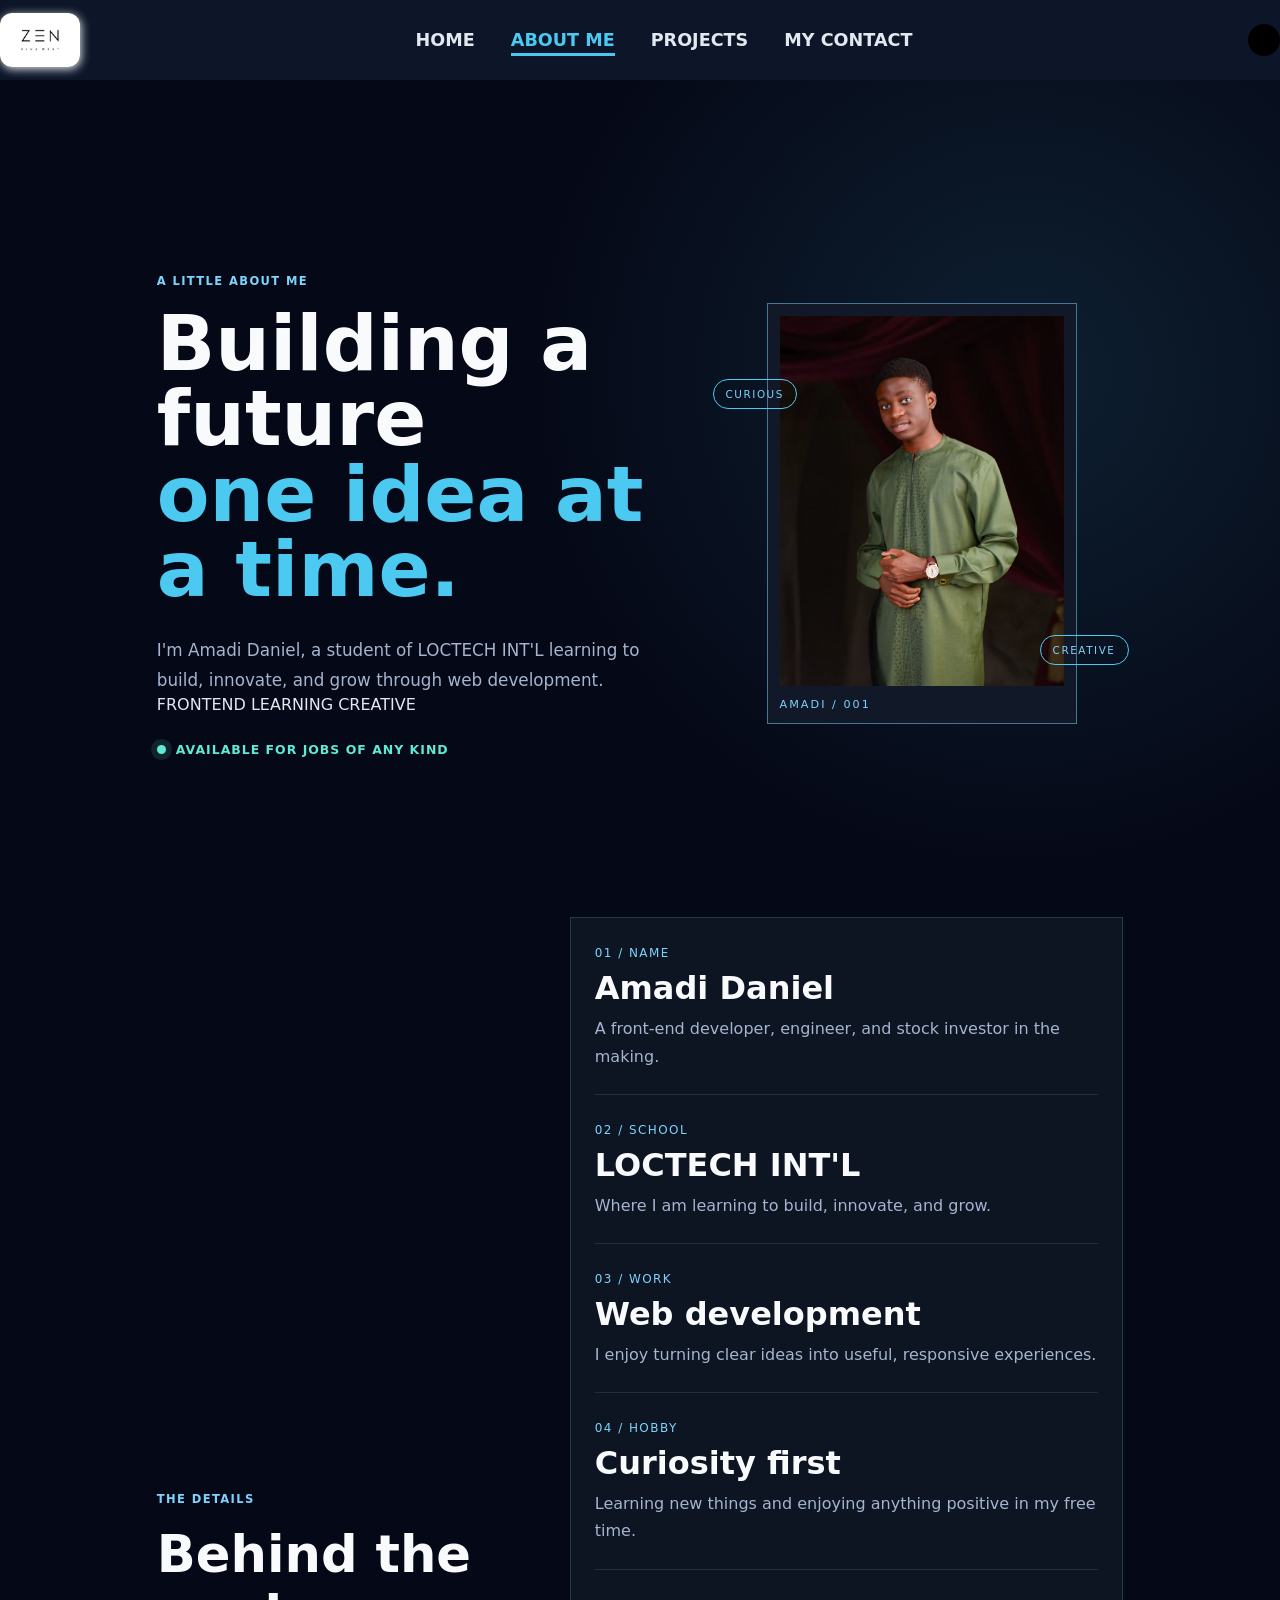
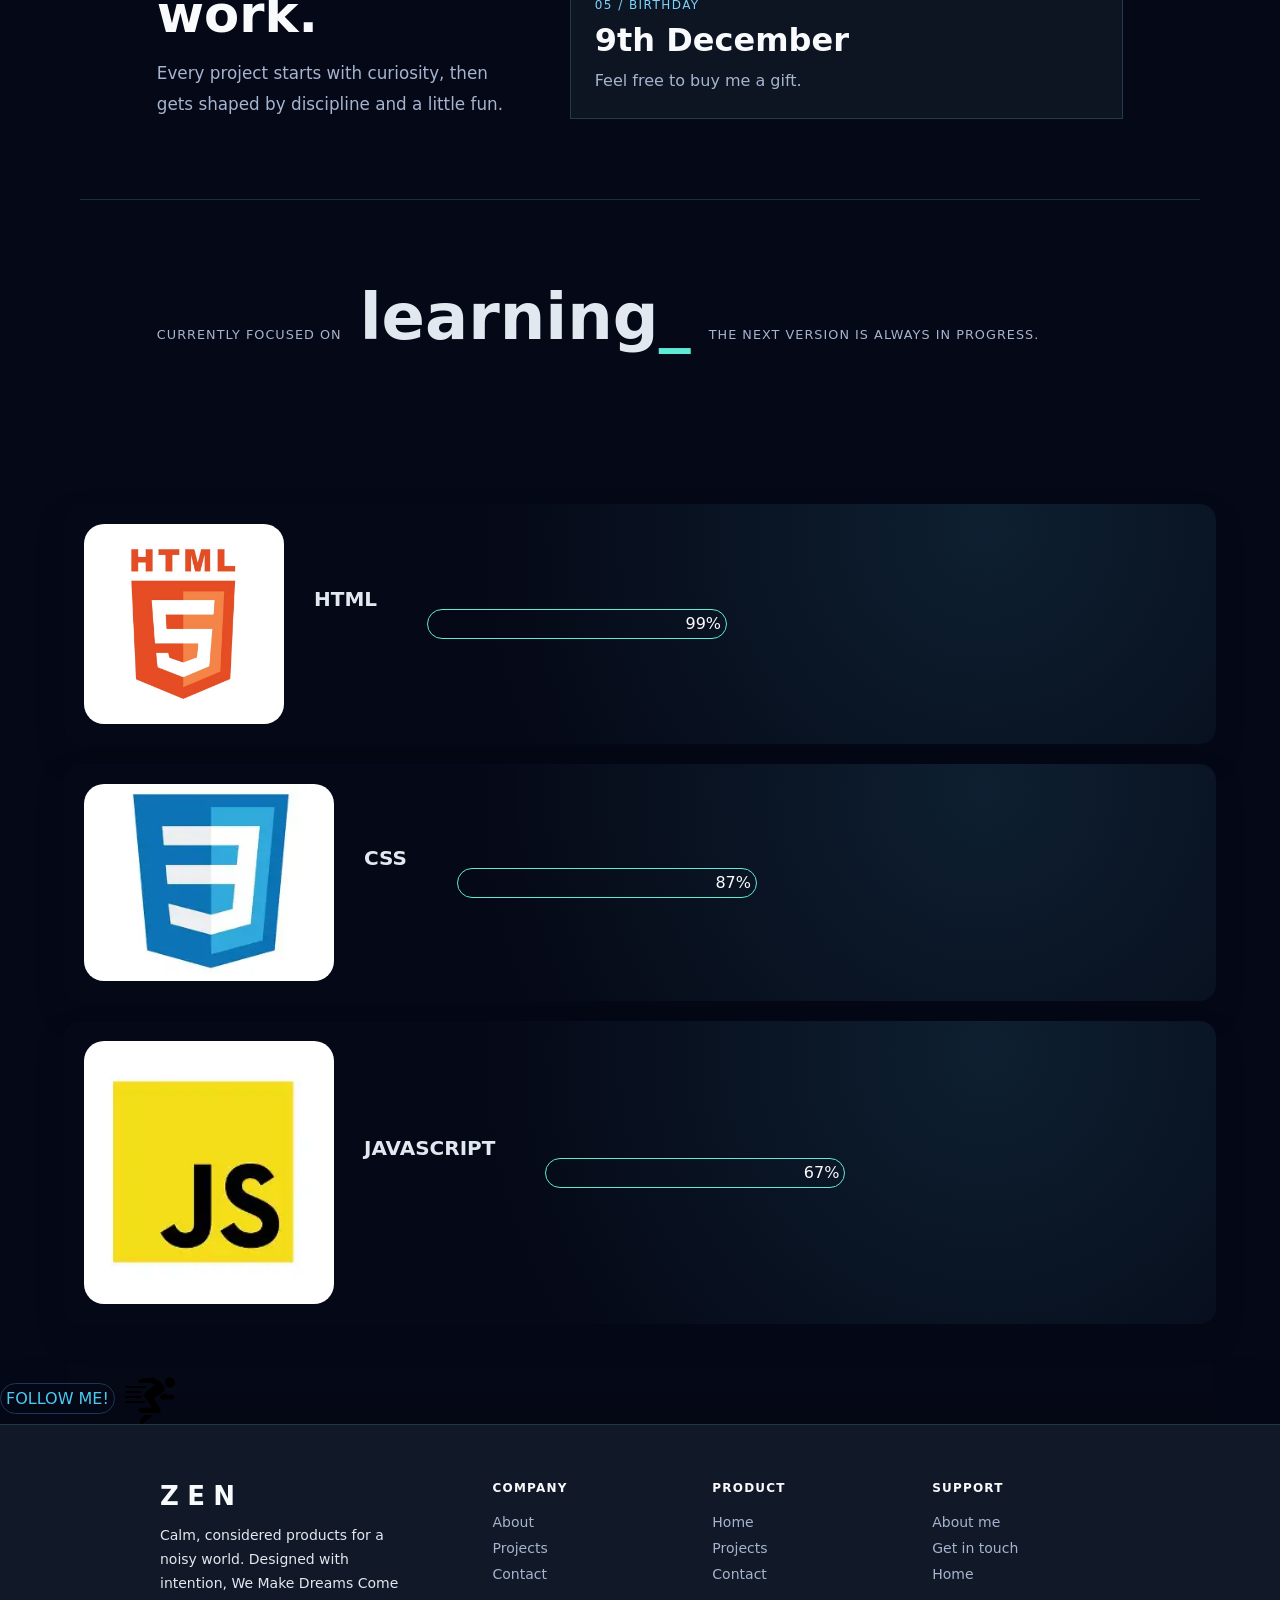
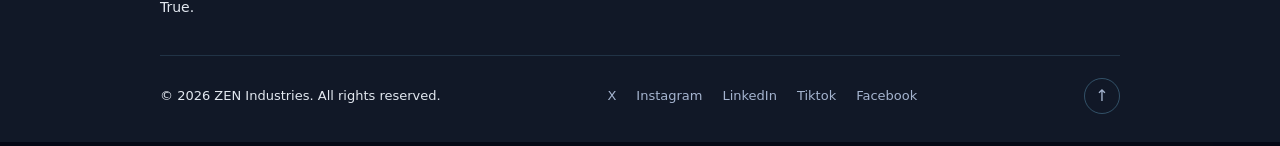
==== commit 08c66c6e: "Update ab.html" ====
--- a/ab.html
+++ b/ab.html
@@ -147,4 +147,4 @@
   <hr>
     <script src="ZEN.js"></script>
 </body>
-</html>+</html>
--- a/style.css
+++ b/style.css
@@ -87,9 +87,14 @@
     background: linear-gradient(var(--accent-2), var(--accent-1));
 }
 nav{
-    position: fixed;
+<<<<<<< HEAD
+
+=======
+>>>>>>> ad4968e08946dea1e28a57ac10000e0eaf608bdf
+     position: fixed;
     top: 0;
-    z-index: 1000;
+    left: 0;
+    z-index: 2000;
     width: 100%;
     height: 80px;
     border: none;
@@ -98,7 +103,11 @@
     justify-content: center;
     background: rgba(15, 23, 42, 0.92);
     box-shadow: 0 8px 24px rgba(4, 10, 22, 0.28);
-    overflow-x: hidden;
+<<<<<<< HEAD
+  overflow: visible;      
+=======
+    overflow: visible;          
+>>>>>>> ad4968e08946dea1e28a57ac10000e0eaf608bdf
     padding: 10px 40px;
 }
 .fnav{
@@ -227,13 +236,28 @@
 }
 
 @media (max-width: 1024px) {
+<<<<<<< HEAD
+   .snav {
+=======
     .snav {
+>>>>>>> ad4968e08946dea1e28a57ac10000e0eaf608bdf
+        position: fixed;
+        top: 80px;
+        left: 50%;
+        right: auto;
+        width: min(92vw, 420px);
         max-height: 0;
         opacity: 0;
         overflow: hidden;
         pointer-events: none;
-        transform: translateY(-14px);
-        transition: max-height 0.4s ease, opacity 0.3s ease, transform 0.4s ease;
+<<<<<<< HEAD
+        transform: translateX(-50%) translateY(-14px);
+        transition: max-height .4s ease, opacity .3s ease, transform .4s ease;
+=======
+        transform: translateX(-50%) translateY(-14px);   /* <-- match */
+        transition: max-height .4s ease, opacity .3s ease, transform .4s ease;
+    }
+>>>>>>> ad4968e08946dea1e28a57ac10000e0eaf608bdf
     }
 
     .menu-toggle {
@@ -247,22 +271,41 @@
     }
 
     nav.nav-open .snav {
-        position: absolute;
-        top: 100%;
-        left: 0;
-        max-height: 320px;
-        width: 100%;
+<<<<<<< HEAD
+        top: 80px;
+        max-height: min(70vh, 420px);
+        overflow-y: auto;
         padding: 12px 20px;
         opacity: 1;
         pointer-events: auto;
-        transform: translateY(0);
+        transform: translateX(-50%) translateY(0);
         border: 1px solid rgba(125, 211, 252, 0.35);
         border-top: 0;
         border-radius: 0 0 14px 14px;
-        background: radial-gradient(circle at 50% 0%, rgba(76, 201, 240, 0.18), transparent 22rem), rgba(15, 23, 42, 0.72);
+        background: radial-gradient(circle at 50% 0%, rgba(76, 201, 240, 0.18), transparent 22rem), rgba(15, 23, 42, 0.96);
         box-shadow: 0 12px 24px rgba(4, 10, 22, 0.28);
         backdrop-filter: blur(12px);
     }
+=======
+         position: fixed;
+    top: 54px;               
+    left: 50%;
+    right: auto;
+    width: min(92vw, 420px); 
+    max-height: min(70vh, 420px);
+    overflow-y: auto;
+    padding: 12px 20px;
+    opacity: 1;
+    pointer-events: auto;
+    transform: translateX(-50%) translateY(0);  
+    border: 1px solid rgba(125, 211, 252, 0.35);
+    border-top: 0;
+    border-radius: 0 0 14px 14px;
+    background: radial-gradient(circle at 50% 0%, rgba(76, 201, 240, 0.18), transparent 22rem), rgba(15, 23, 42, 0.96);
+    box-shadow: 0 12px 24px rgba(4, 10, 22, 0.28);
+    backdrop-filter: blur(12px);
+}
+>>>>>>> ad4968e08946dea1e28a57ac10000e0eaf608bdf
 
     nav.nav-open .down {
         flex-direction: column;
@@ -273,51 +316,62 @@
         width: 100%;
         text-align: center;
     }
-}
-
+<<<<<<< HEAD
+=======
+     body:has(nav.nav-open) {
+        overflow: hidden;               
+    }
+
+>>>>>>> ad4968e08946dea1e28a57ac10000e0eaf608bdf
+
+    body:has(nav.nav-open) {
+        overflow: hidden;
+    }
+
+}
 @media (max-width: 760px) {
+   @media (max-width: 760px) {
     nav {
+        display: grid;
+        position: fixed;
+<<<<<<< HEAD
+        top: 0;
+        left: 0;
+=======
+>>>>>>> ad4968e08946dea1e28a57ac10000e0eaf608bdf
+        z-index: 2000;
         height: 54px;
         padding: 6px;
-    }
-
-    .fnav {
-        left: 6px;
-        position: absolute;
-    }
-
-    .fnav img {
-        width: 42px;
-    }
-
+        overflow: visible;
+    }
+
+    .fnav { left: 6px; position: absolute; }
+    .fnav img { width: 42px; }
+
+    .snav { top: 54px; }       /* was padding: 54px — now correctly positions under the bar */
+
+<<<<<<< HEAD
+    .down { gap: 0; justify-content: center; }
+    .navs { padding: 8px 4px; }
+    .navs a { font-size: 0.62rem; white-space: nowrap; }
+=======
     .snav {
-        padding: 0 42px;
-    }
-
-    .down {
-        gap: 0;
-        justify-content: center;
-    }
-
-    .navs {
-        padding: 8px 4px;
-    }
-
-    .navs a {
-        font-size: 0.62rem;
-        white-space: nowrap;
-    }
-
-    .tnav {
-        position: absolute;
-        right: 6px;
-    }
-
-    .moon {
-        height: 28px;
-        width: 28px;
-    }
-}
+        padding: 54px;
+    }
+>>>>>>> ad4968e08946dea1e28a57ac10000e0eaf608bdf
+
+    .tnav { position: absolute; right: 6px; }
+    .moon { height: 28px; width: 28px; }
+
+    nav.nav-open .snav { top: 54px; }  /* also override the 80px from the 1024 rule */
+    nav.nav-open .navs a { font-size: 1rem; }
+}
+ .about-page { padding-top: 100px; }
+  .portrait-card img { height: min(370px, 62vw); }
+     .orbit-one { left: -10px; }
+    .orbit-two { right: -10px; }
+}
+
 
 .hero {
     height: 100vh;
@@ -1441,23 +1495,30 @@
     .focus-strip { padding-top: 50px; }
 }
 #kill{
-    position: relative;
+   position: relative;
     z-index: 1;
     display: grid;
+    grid-template-columns: minmax(0, 1fr);   
     place-items: center;
     gap: 20px;
     padding: 50px 5%;
+    overflow-x: clip;
     scroll-behavior: smooth;
 }
 .langs{
     position: sticky;
     top: 200px;
     display: flex;
+    flex-wrap: nowrap;                       
     align-items: center;
-    padding: 20px ;
+    gap: clamp(8px, 2vw, 20px);               
+    padding: clamp(10px, 2vw, 20px);
     border: none;
-    border-radius: 16px;
+    border-radius: clamp(10px, 2vw, 16px);
     cursor: pointer;
+    width: 100%;
+    max-width: 100%;
+    min-width: 0;
     background: radial-gradient(circle at 80% 10%, rgba(76, 201, 240, 0.12), transparent 32rem), var(--bg-deep);
     box-shadow: 0 14px 30px rgba(4, 10, 22, 0.2);
     transition: box-shadow 0.3s ease, transform 0.3s ease;
@@ -1944,4 +2005,4 @@
     .mind {
         font-size: 32px;
     }
-}+}
